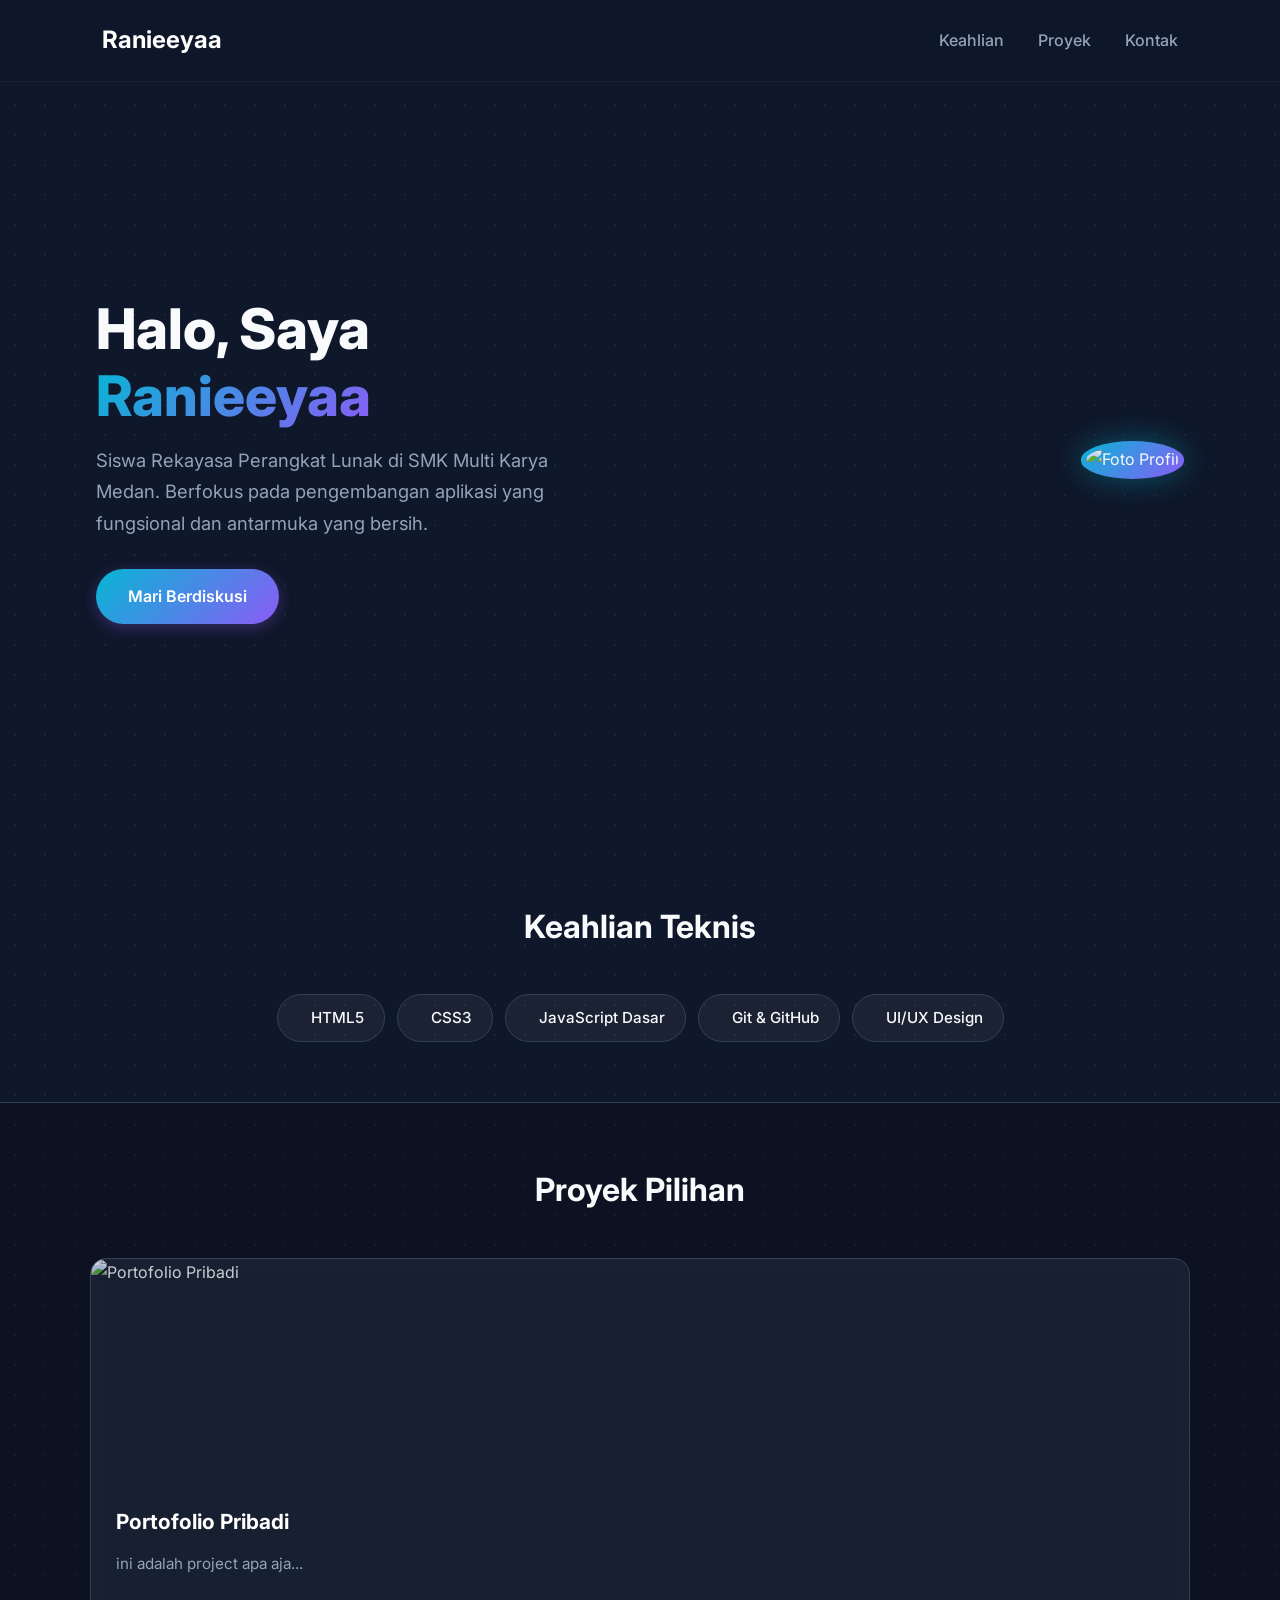
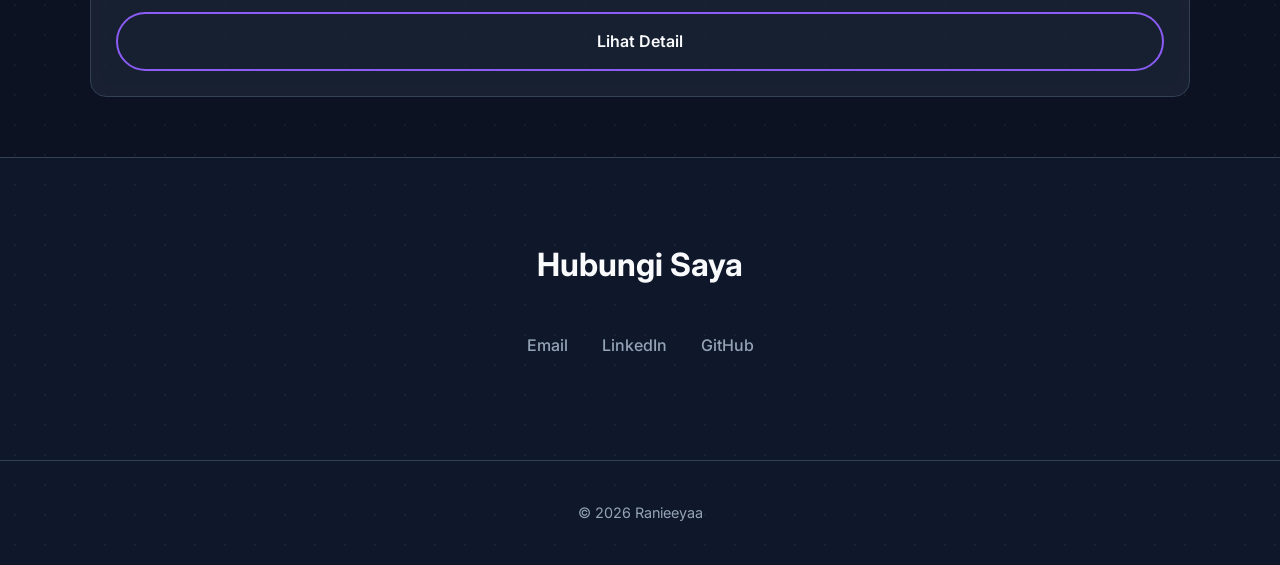
==== index.html @ 875539e3 "upload github pertamaku" ====
<!DOCTYPE html>
<html lang="id">
<head>
    <meta charset="UTF-8">
    <meta name="viewport" content="width=device-width, initial-scale=1.0">
    <title>Portofolio - Ranieeyaa</title>
    <link href="https://fonts.googleapis.com/css2?family=Inter:wght@300;400;500;600;700&display=swap" rel="stylesheet">
    
    <link rel="stylesheet" type="text/css" href="https://cdn.jsdelivr.net/gh/devicons/devicon@latest/devicon.min.css" />
    <link rel="stylesheet" href="style.css">
</head>
<body>
    <nav class="navbar">
        <a href="#" class="logo">Ranieeyaa</a>
        <div class="nav-links">
            <a href="#keahlian">Keahlian</a>
            <a href="#proyek">Proyek</a>
            <a href="#kontak">Kontak</a>
        </div>
    </nav>

    <div class="container animate-fade">
        <section class="hero">
            <div class="hero-text">
                <h1>Halo, Saya <br><span>Ranieeyaa</span></h1>
                <p>Siswa Rekayasa Perangkat Lunak di SMK Multi Karya Medan. Berfokus pada pengembangan aplikasi yang fungsional dan antarmuka yang bersih.</p>
                <a href="#kontak" class="btn">Mari Berdiskusi</a>
            </div>
            <div class="hero-image">
                <img src="https://static.promediateknologi.id/crop/0x0:1080x989/1200x600/webp/photo/p1/162/2025/07/17/Dasha-Taran-beautiful-2910777501.jpg" alt="Foto Profil">
            </div>
        </section>

        <h2 id="keahlian" class="section-title">Keahlian Teknis</h2>
        <div class="skills-container">
            <span class="skill-badge"><i class="devicon-html5-plain" style="color: #e34f26; margin-right: 5px;"></i> HTML5</span>
            <span class="skill-badge"><i class="devicon-css3-plain" style="color: #1572b6; margin-right: 5px;"></i> CSS3</span>
            <span class="skill-badge"><i class="devicon-javascript-plain" style="color: #f7df1e; margin-right: 5px;"></i> JavaScript Dasar</span>
            <span class="skill-badge"><i class="devicon-github-original" style="margin-right: 5px;"></i> Git & GitHub</span>
            <span class="skill-badge"><i class="devicon-figma-plain" style="color: #F24E1E; margin-right: 5px;"></i> UI/UX Design</span>
        </div>

        <div class="section-alternate">
            <h2 id="proyek" class="section-title" style="margin-top: 0;">Proyek Pilihan</h2>
            
            <div class="portfolio-grid" id="daftar-proyek">
                </div>
        </div>

        <h2 id="kontak" class="section-title">Hubungi Saya</h2>
        <div class="contact-links">
            <a href="mailto:email.siswa@gmail.com">Email</a>
            <a href="https://linkedin.com/in/namasiswa" target="_blank">LinkedIn</a>
            <a href="https://github.com/namasiswa" target="_blank">GitHub</a>
        </div>
    </div>

    <footer>
        <p>&copy; 2026 Ranieeyaa</p>
    </footer>

    <script src="data.js"></script>

    <script>
        const bagianProyek = document.getElementById('daftar-proyek');
        let htmlCard = '';

        for (const [id, data] of Object.entries(databaseProyek)) {
            
            let deskripsiSingkat = data.latar.substring(0, 90) + "...";

            htmlCard += `
                <div class="card">
                    <img src="${data.gambar}" alt="${data.judul}">
                    <div class="card-content">
                        <h3>${data.judul}</h3>
                        <p>${deskripsiSingkat}</p>
                        <a href="detail.html?id=${id}" class="btn btn-outline" style="text-align: center; display: block; margin-top: 15px;">Lihat Detail</a>
                    </div>
                </div>
            `;
        }

        bagianProyek.innerHTML = htmlCard;
    </script>

</body>
</html>
---- style.css ----
:root {
    --bg-color: #0f172a;
    --text-main: #f8fafc;
    --text-muted: #94a3b8;

    --gradient-primary: linear-gradient(135deg, #06b6d4, #8b5cf6);
    --gradient-hover: linear-gradient(135deg, #0891b2, #7c3aed);

    --card-bg: rgba(30, 41, 59, 0.7);
    --card-border: #334155;
    --border-radius: 16px;
}

* {
    margin: 0;
    padding: 0;
    box-sizing: border-box;
    font-family: 'Inter', sans-serif;
    scroll-behavior: smooth;
}

html,
body {
    overflow-x: hidden;
}

html {
    scroll-padding-top: 100px;
}

body {
    background-color: var(--bg-color);
    color: var(--text-main);
    line-height: 1.7;
    -webkit-font-smoothing: antialiased;
    background-image: radial-gradient(rgba(255, 255, 255, 0.05) 1px, transparent 1px);
    background-size: 30px 30px;
    padding-top: 60px;
}

.navbar {
    position: fixed;
    top: 0;
    width: 100%;
    padding: 20px 8%;
    display: flex;
    justify-content: space-between;
    align-items: center;
    background: rgba(15, 23, 42, 0.85);
    backdrop-filter: blur(10px);
    z-index: 1000;
    border-bottom: 1px solid rgba(255, 255, 255, 0.05);
}

.navbar .logo {
    font-size: 1.5rem;
    font-weight: 700;
    color: white;
    text-decoration: none;
}

.navbar .logo span {
    color: #06b6d4;
}

.nav-links a {
    color: var(--text-muted);
    text-decoration: none;
    margin-left: 30px;
    font-weight: 500;
    transition: 0.3s;
}

.nav-links a:hover {
    color: #06b6d4;
}

@media (max-width: 768px) {
    .nav-links {
        display: none;
    }
}

.container {
    width: 85%;
    max-width: 1100px;
    margin: auto;
    padding: 40px 0;
}

@keyframes fadeInUp {
    from {
        opacity: 0;
        transform: translateY(20px);
    }
    to {
        opacity: 1;
        transform: translateY(0);
    }
}

.animate-fade {
    animation: fadeInUp 0.8s ease forwards;
}

.section-alternate {
    background-color: rgba(0, 0, 0, 0.2);
    padding: 60px 0;
    width: 100vw;
    position: relative;
    left: 50%;
    right: 50%;
    margin-left: -50vw;
    margin-right: -50vw;
    border-top: 1px solid var(--card-border);
    border-bottom: 1px solid var(--card-border);
}

.section-title {
    font-size: 2rem;
    font-weight: 700;
    margin: 80px 0 40px;
    text-align: center;
}

.btn {
    display: inline-block;
    background: var(--gradient-primary);
    color: white;
    padding: 14px 32px;
    text-decoration: none;
    border-radius: 50px;
    font-weight: 600;
    transition: all 0.3s ease;
    border: none;
    cursor: pointer;
    box-shadow: 0 4px 15px rgba(139, 92, 246, 0.3);
}

.btn:hover {
    background: var(--gradient-hover);
    transform: translateY(-3px) scale(1.02);
    box-shadow: 0 8px 25px rgba(6, 182, 212, 0.5);
}

.btn-outline {
    background: transparent;
    color: var(--text-main);
    border: 2px solid #8b5cf6;
    box-shadow: none;
}

.btn-outline:hover {
    background: var(--gradient-primary);
    border-color: transparent;
    color: white;
}

.hero {
    display: flex;
    align-items: center;
    justify-content: space-between;
    min-height: 80vh;
    gap: 40px;
}

.hero-text {
    flex: 1;
}

.hero-text h1 {
    font-size: 3.5rem;
    font-weight: 800;
    margin-bottom: 15px;
    line-height: 1.2;
}

.hero-text h1 span {
    background: var(--gradient-primary);
    -webkit-background-clip: text;
    -webkit-text-fill-color: transparent;
}

.hero-text p {
    font-size: 1.15rem;
    color: var(--text-muted);
    margin-bottom: 30px;
    max-width: 500px;
}

.hero-image img {
    width: 320px;
    height: 320px;
    border-radius: 50%;
    object-fit: cover;
    padding: 5px;
    background: var(--gradient-primary);
    box-shadow: 0 0 30px rgba(6, 182, 212, 0.4);
}

.skills-container {
    display: flex;
    flex-wrap: wrap;
    justify-content: center;
    gap: 12px;
    margin-bottom: 60px;
}

.skill-badge {
    background: rgba(255, 255, 255, 0.05);
    padding: 10px 20px;
    border-radius: 50px;
    border: 1px solid var(--card-border);
    font-size: 0.95rem;
    font-weight: 500;
    transition: all 0.3s ease;
    color: var(--text-main);
    backdrop-filter: blur(5px);
    display: inline-flex;
    align-items: center;
    gap: 8px;
}

.skill-badge:hover {
    border-color: #06b6d4;
    box-shadow: 0 0 15px rgba(6, 182, 212, 0.3);
    color: #06b6d4;
    transform: translateY(-2px);
}

.portfolio-grid {
    display: grid;
    grid-template-columns: repeat(auto-fit, minmax(320px, 1fr));
    gap: 30px;
    max-width: 1100px;
    margin: 0 auto;
}

.card {
    background-color: var(--card-bg);
    border-radius: var(--border-radius);
    overflow: hidden;
    border: 1px solid var(--card-border);
    transition: all 0.4s ease;
    display: flex;
    flex-direction: column;
    backdrop-filter: blur(10px);
}

.card:hover {
    transform: translateY(-8px);
    border-color: #8b5cf6;
    box-shadow: 0 15px 30px rgba(139, 92, 246, 0.2);
}

.card img {
    width: 100%;
    height: 220px;
    object-fit: cover;
    opacity: 0.8;
    transition: 0.3s;
}

.card:hover img {
    opacity: 1;
}

.card-content {
    padding: 25px;
    flex-grow: 1;
    display: flex;
    flex-direction: column;
}

.card-content h3 {
    font-size: 1.3rem;
    margin-bottom: 12px;
    color: white;
}

.card-content p {
    color: var(--text-muted);
    font-size: 0.95rem;
    margin-bottom: 20px;
    flex-grow: 1;
}

.back-link {
    display: inline-block;
    color: var(--text-muted);
    text-decoration: none;
    font-weight: 500;
    margin-bottom: 20px;
    font-size: 1.05rem;
    transition: all 0.3s ease;
}

.back-link:hover {
    color: #06b6d4;
    transform: translateX(-8px);
    text-shadow: 0 0 10px rgba(6, 182, 212, 0.5);
}

.project-header {
    text-align: left;
    margin-bottom: 40px;
    padding-top: 20px;
}

.project-header h1 { 
    font-size: 2.2rem; 
    line-height: 1.3; 
    margin-bottom: 15px; 
    max-width: 800px; 
    margin-left: 0;
}

.project-header .skills-container {
    justify-content: flex-start;
    gap: 8px;
    margin-bottom: 20px;
}

.project-header .skill-badge {
    font-size: 0.85rem;
    padding: 6px 14px;
    background: transparent;
    border-color: rgba(6, 182, 212, 0.4);
}

.project-banner {
    width: 100%;
    height: 400px;
    object-fit: cover;
    border-radius: var(--border-radius);
    margin-bottom: 40px;
    border: 1px solid var(--card-border);
}

.project-body {
    width: 85%; 
    max-width: 1100px; 
    margin: auto;
    font-size: 1.1rem;
    color: var(--text-muted);
}

.project-body h2 {
    color: white;
    margin: 30px 0 15px;
    font-size: 1.5rem;
}

.contact-links {
    text-align: center;
    margin-bottom: 60px;
}

.contact-links a {
    color: var(--text-muted);
    text-decoration: none;
    font-weight: 500;
    margin: 0 15px;
    transition: 0.3s;
}

.contact-links a:hover {
    color: #06b6d4;
    text-shadow: 0 0 10px rgba(6, 182, 212, 0.5);
}

footer {
    text-align: center;
    padding: 40px 0;
    border-top: 1px solid var(--card-border);
    color: var(--text-muted);
    font-size: 0.9rem;
}

@media (max-width: 768px) {
    .hero {
        flex-direction: column-reverse;
        text-align: center;
        padding-top: 40px;
    }

    .hero-text h1 {
        font-size: 2.5rem;
    }

    .hero-image img {
        width: 250px;
        height: 250px;
    }

    .project-banner {
        height: 250px;
    }

    .project-header h1 { 
        font-size: 1.7rem; 
    }

    .navbar { 
        padding: 20px 5%; 
    }
    .container, .project-body { 
        width: 90%; 
    }
    .section-alternate { 
        padding: 40px 0; 
    }
}
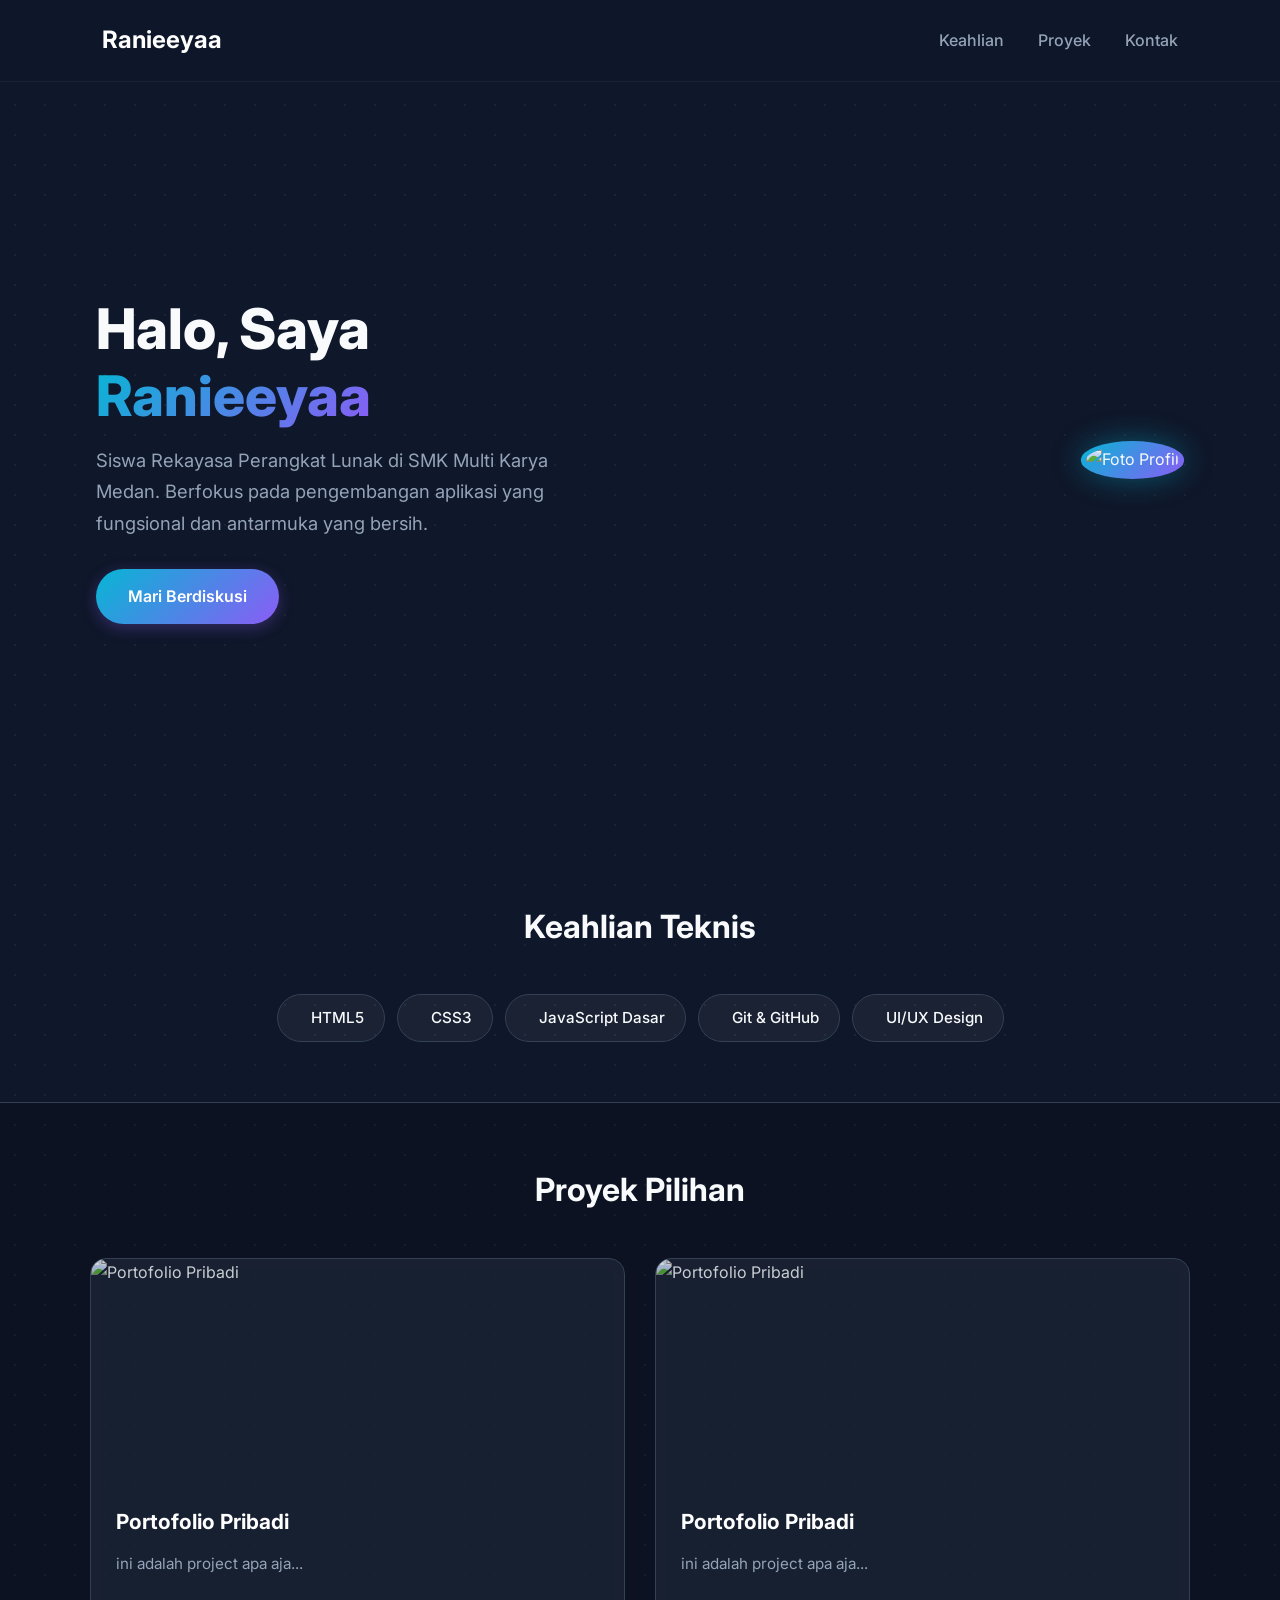
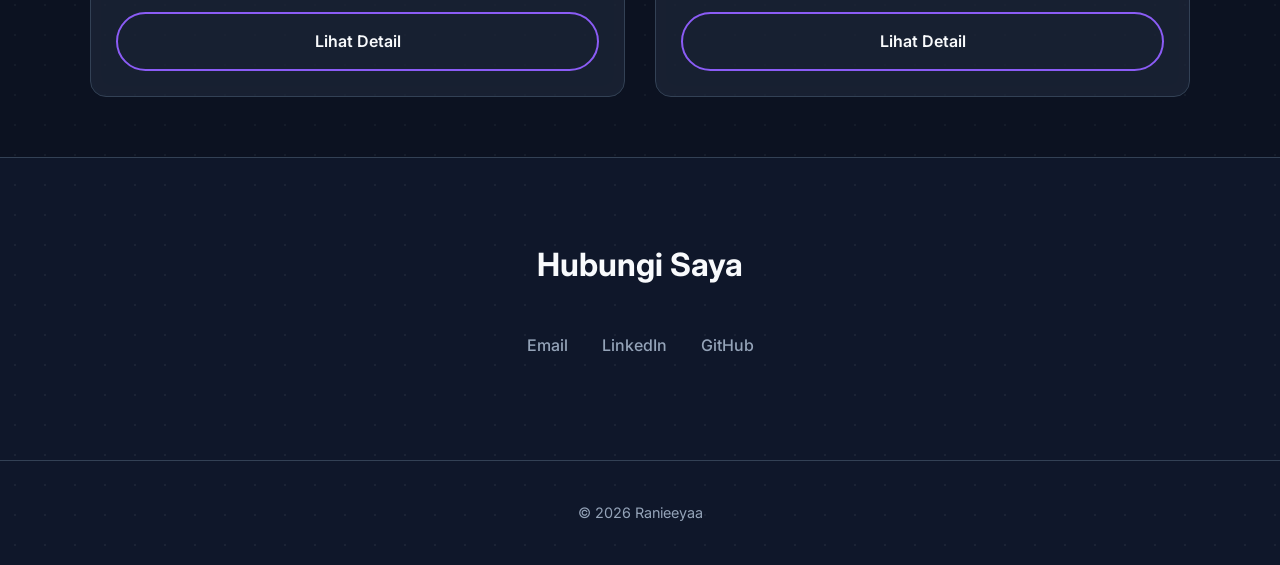
==== commit f318bd63: "Fix HTML structure and update profile image source" ====
--- a/index.html
+++ b/index.html
@@ -15,7 +15,8 @@
         <div class="nav-links">
             <a href="#keahlian">Keahlian</a>
             <a href="#proyek">Proyek</a>
-            <a href="#kontak">Kontak</a>
+            <a href="#Kontak">Kontak</a>
+            </a>
         </div>
     </nav>
 
@@ -27,7 +28,7 @@
                 <a href="#kontak" class="btn">Mari Berdiskusi</a>
             </div>
             <div class="hero-image">
-                <img src="https://static.promediateknologi.id/crop/0x0:1080x989/1200x600/webp/photo/p1/162/2025/07/17/Dasha-Taran-beautiful-2910777501.jpg" alt="Foto Profil">
+                <img src="c:\Users\Admin\Downloads\WhatsApp Image 2026-04-24 at 10.48.30.jpeg" alt="Foto Profil">
             </div>
         </section>
 
@@ -85,4 +86,4 @@
     </script>
 
 </body>
-</html>+</html>
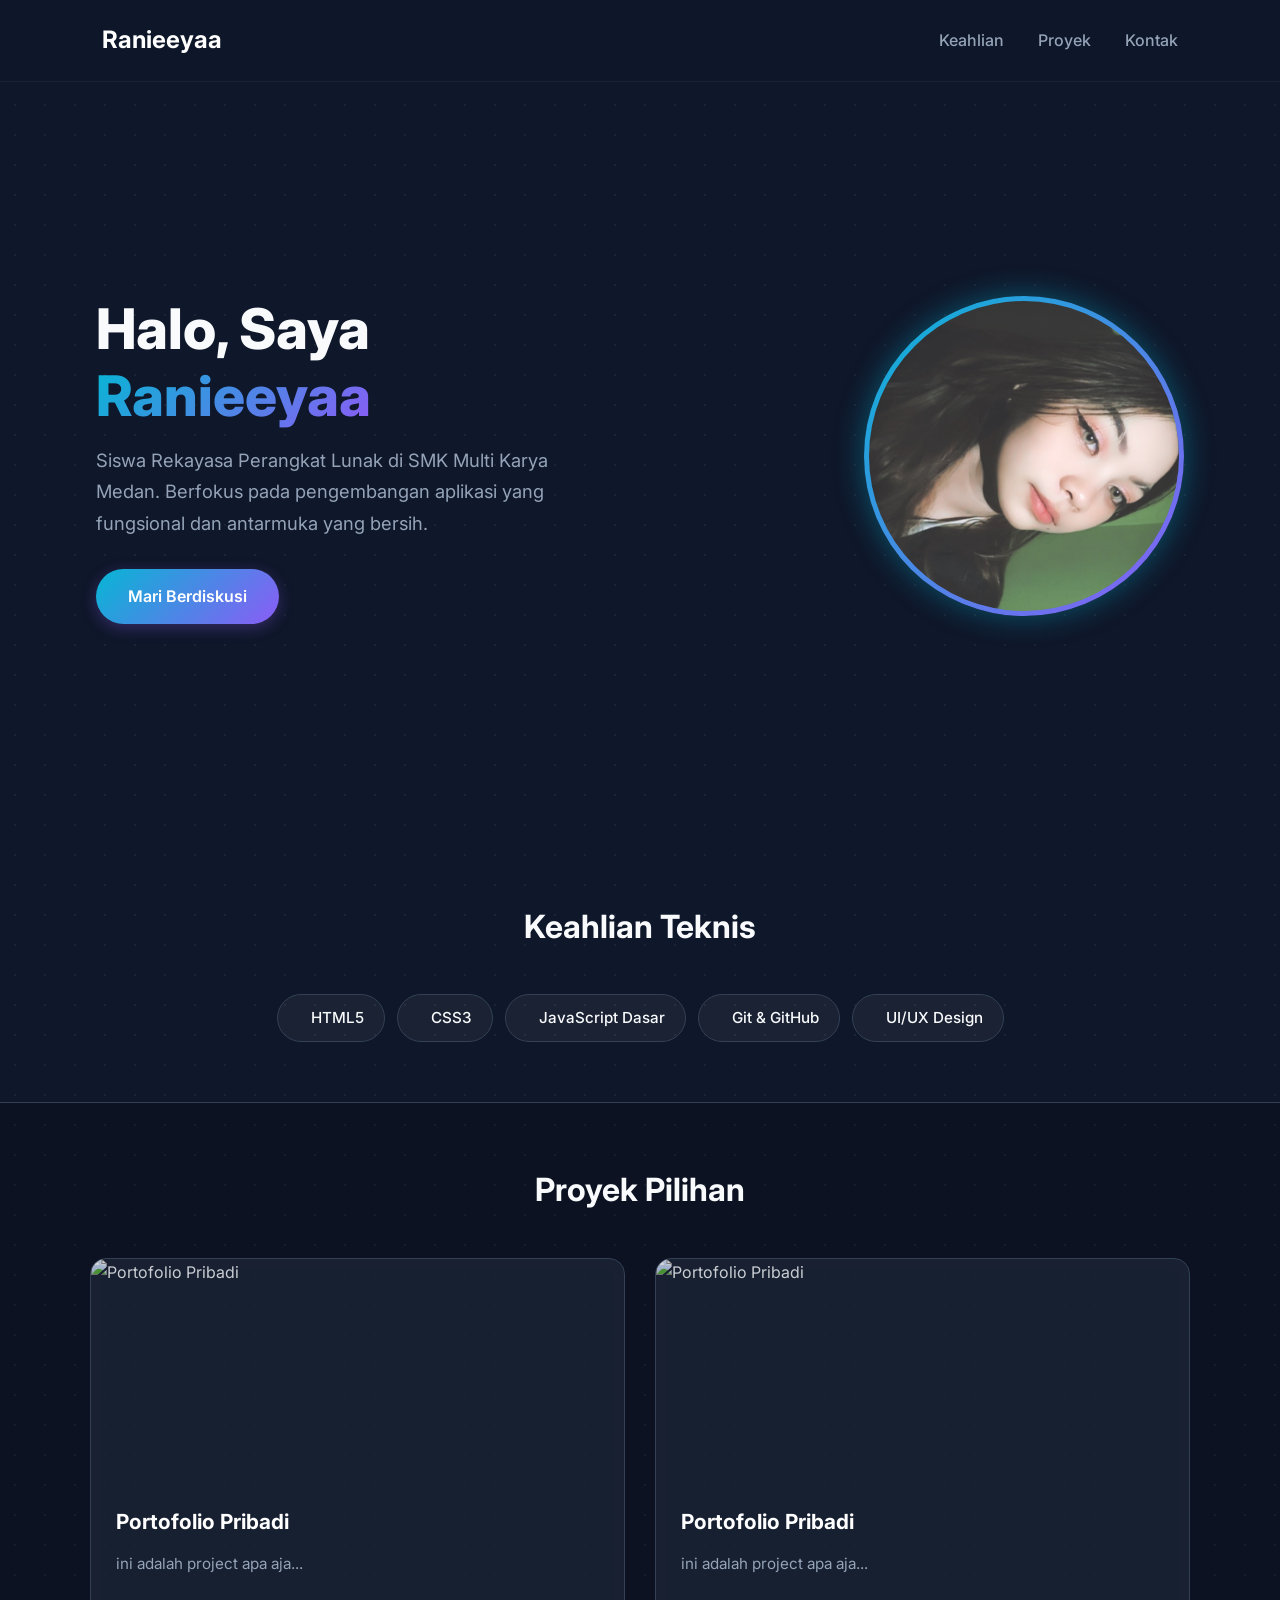
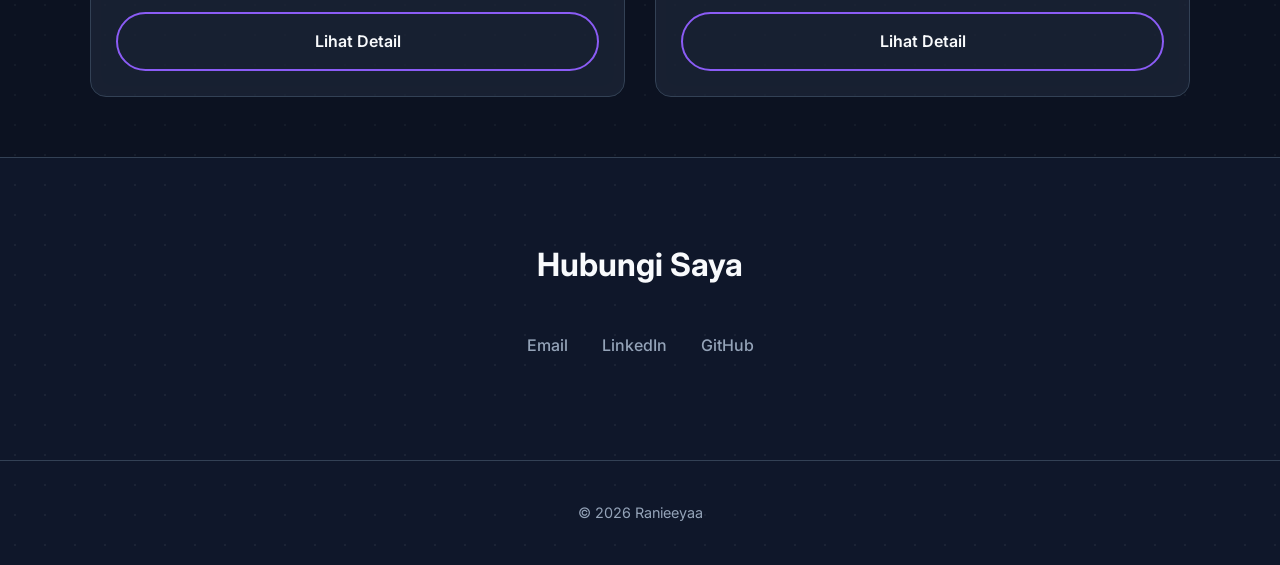
==== commit c8d047e5: "Fix HTML encoding and update image source path" ====
--- a/index.html
+++ b/index.html
@@ -28,7 +28,7 @@
                 <a href="#kontak" class="btn">Mari Berdiskusi</a>
             </div>
             <div class="hero-image">
-                <img src="c:\Users\Admin\Downloads\WhatsApp Image 2026-04-24 at 10.48.30.jpeg" alt="Foto Profil">
+                <img src="./WhatsApp Image 2026-04-24 at 10.48.30.jpeg" alt="Foto Profil">
             </div>
         </section>
 
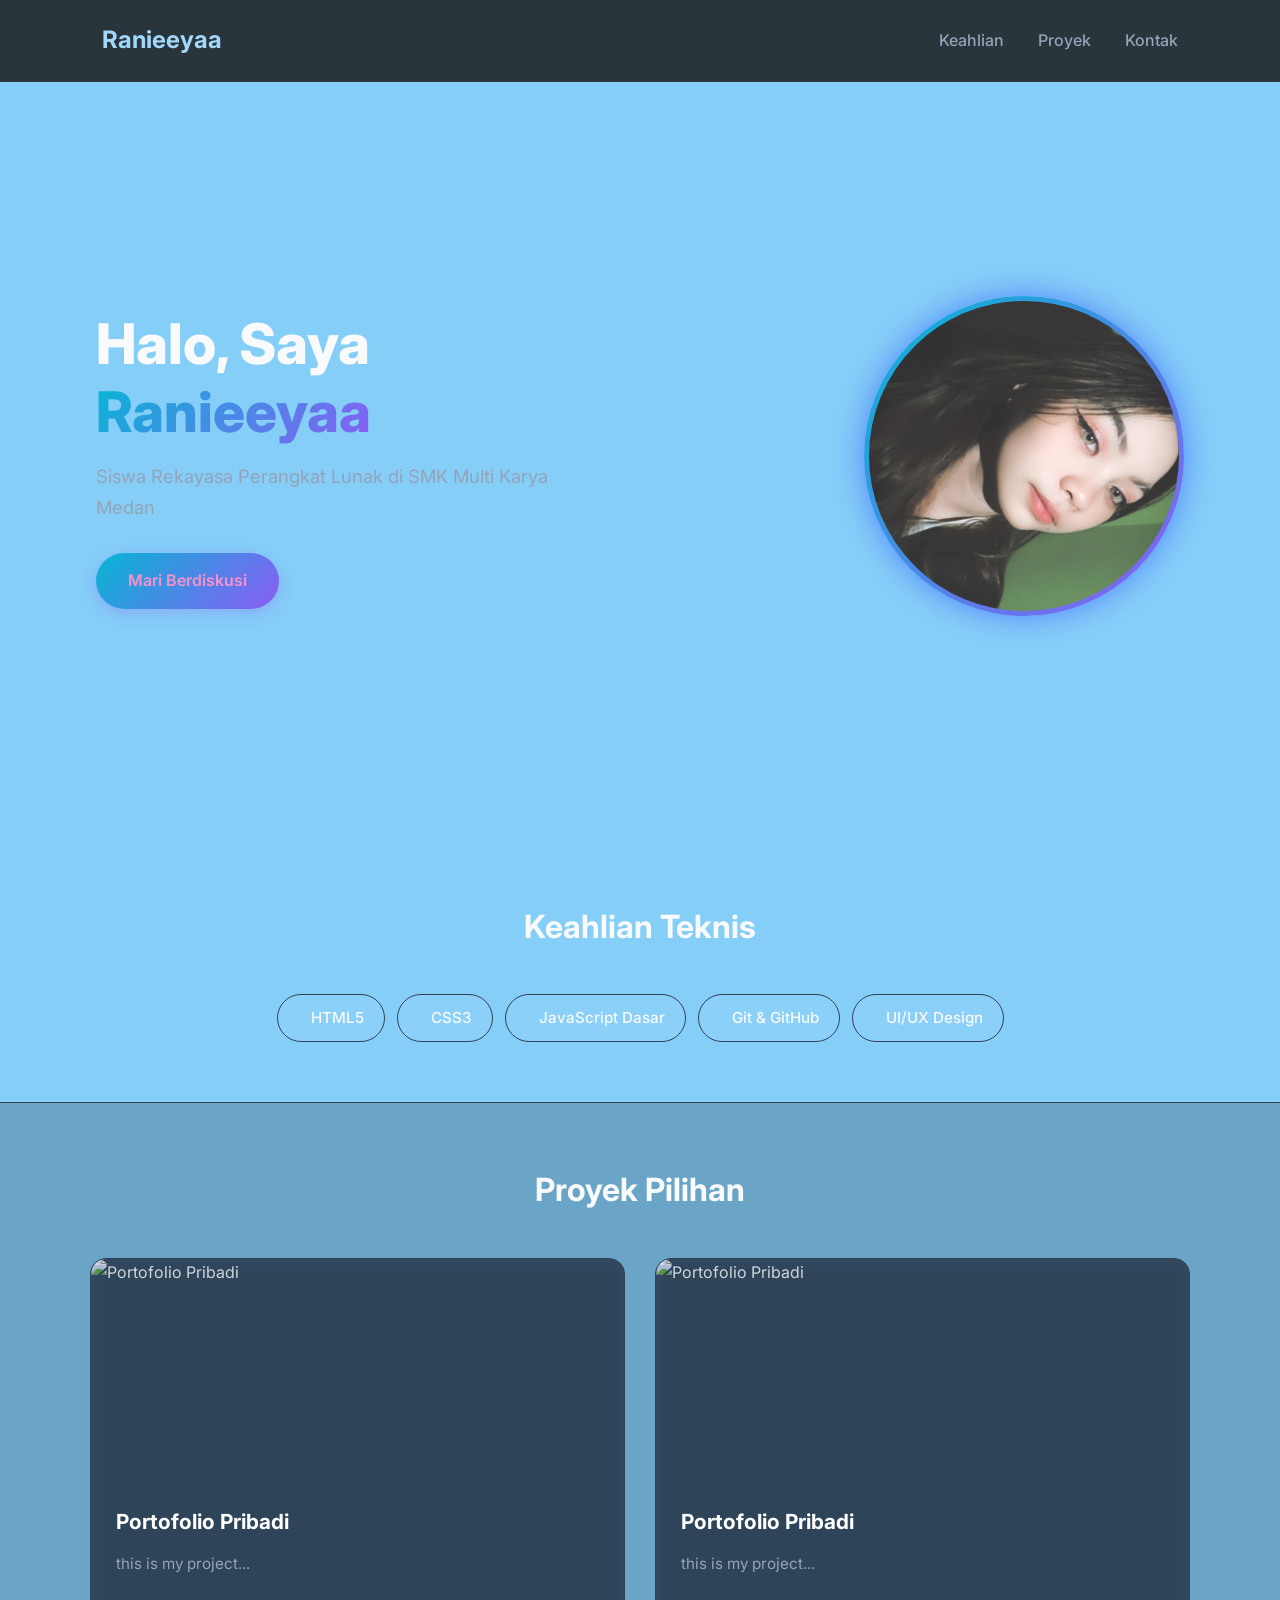
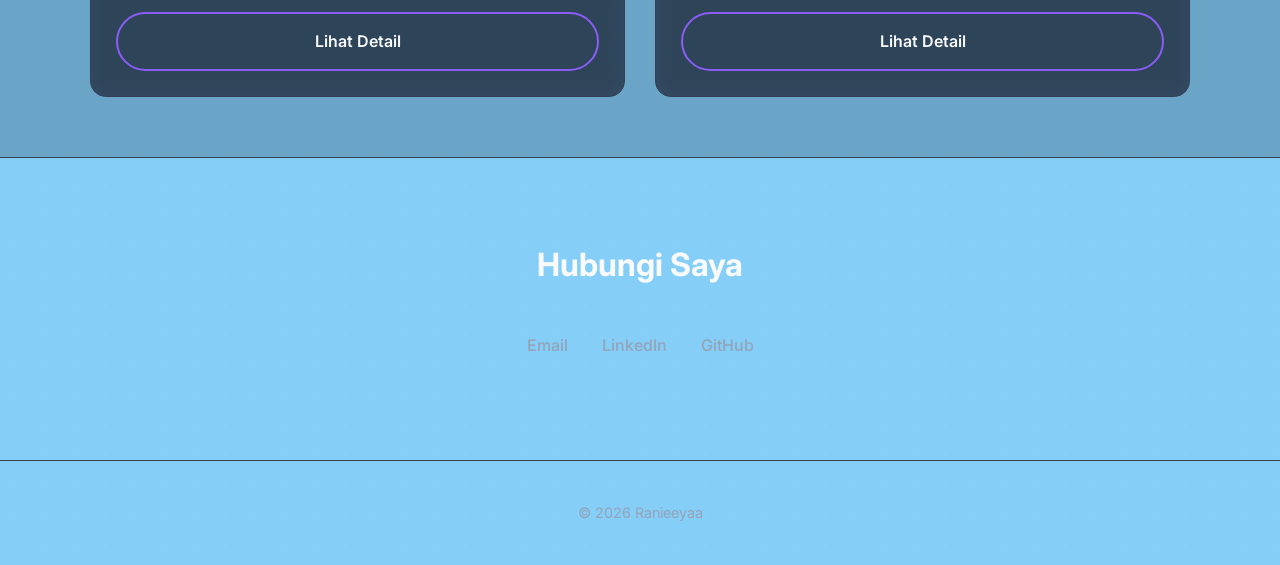
==== commit e1658caa: "Fix HTML encoding issues in index.html" ====
--- a/index.html
+++ b/index.html
@@ -24,7 +24,7 @@
         <section class="hero">
             <div class="hero-text">
                 <h1>Halo, Saya <br><span>Ranieeyaa</span></h1>
-                <p>Siswa Rekayasa Perangkat Lunak di SMK Multi Karya Medan. Berfokus pada pengembangan aplikasi yang fungsional dan antarmuka yang bersih.</p>
+                <p>Siswa Rekayasa Perangkat Lunak di SMK Multi Karya Medan</p>
                 <a href="#kontak" class="btn">Mari Berdiskusi</a>
             </div>
             <div class="hero-image">
--- a/style.css
+++ b/style.css
@@ -1,10 +1,10 @@
 :root {
-    --bg-color: #0f172a;
+    --bg-color: #85cef8;
     --text-main: #f8fafc;
     --text-muted: #94a3b8;
 
     --gradient-primary: linear-gradient(135deg, #06b6d4, #8b5cf6);
-    --gradient-hover: linear-gradient(135deg, #0891b2, #7c3aed);
+    --gradient-hover: linear-gradient(135deg, #1822b4, #7c3aed);
 
     --card-bg: rgba(30, 41, 59, 0.7);
     --card-border: #334155;
@@ -46,7 +46,7 @@
     display: flex;
     justify-content: space-between;
     align-items: center;
-    background: rgba(15, 23, 42, 0.85);
+    background: rgba(25, 25, 27, 0.85);
     backdrop-filter: blur(10px);
     z-index: 1000;
     border-bottom: 1px solid rgba(255, 255, 255, 0.05);
@@ -55,12 +55,12 @@
 .navbar .logo {
     font-size: 1.5rem;
     font-weight: 700;
-    color: white;
+    color: rgb(161, 216, 252);
     text-decoration: none;
 }
 
 .navbar .logo span {
-    color: #06b6d4;
+    color: #8abbf3;
 }
 
 .nav-links a {
@@ -126,7 +126,7 @@
 .btn {
     display: inline-block;
     background: var(--gradient-primary);
-    color: white;
+    color: rgb(247, 145, 204);
     padding: 14px 32px;
     text-decoration: none;
     border-radius: 50px;
@@ -195,7 +195,7 @@
     object-fit: cover;
     padding: 5px;
     background: var(--gradient-primary);
-    box-shadow: 0 0 30px rgba(6, 182, 212, 0.4);
+    box-shadow: 0 0 30px rgba(8, 25, 255, 0.4);
 }
 
 .skills-container {
@@ -410,4 +410,4 @@
     .section-alternate { 
         padding: 40px 0; 
     }
-}+}
